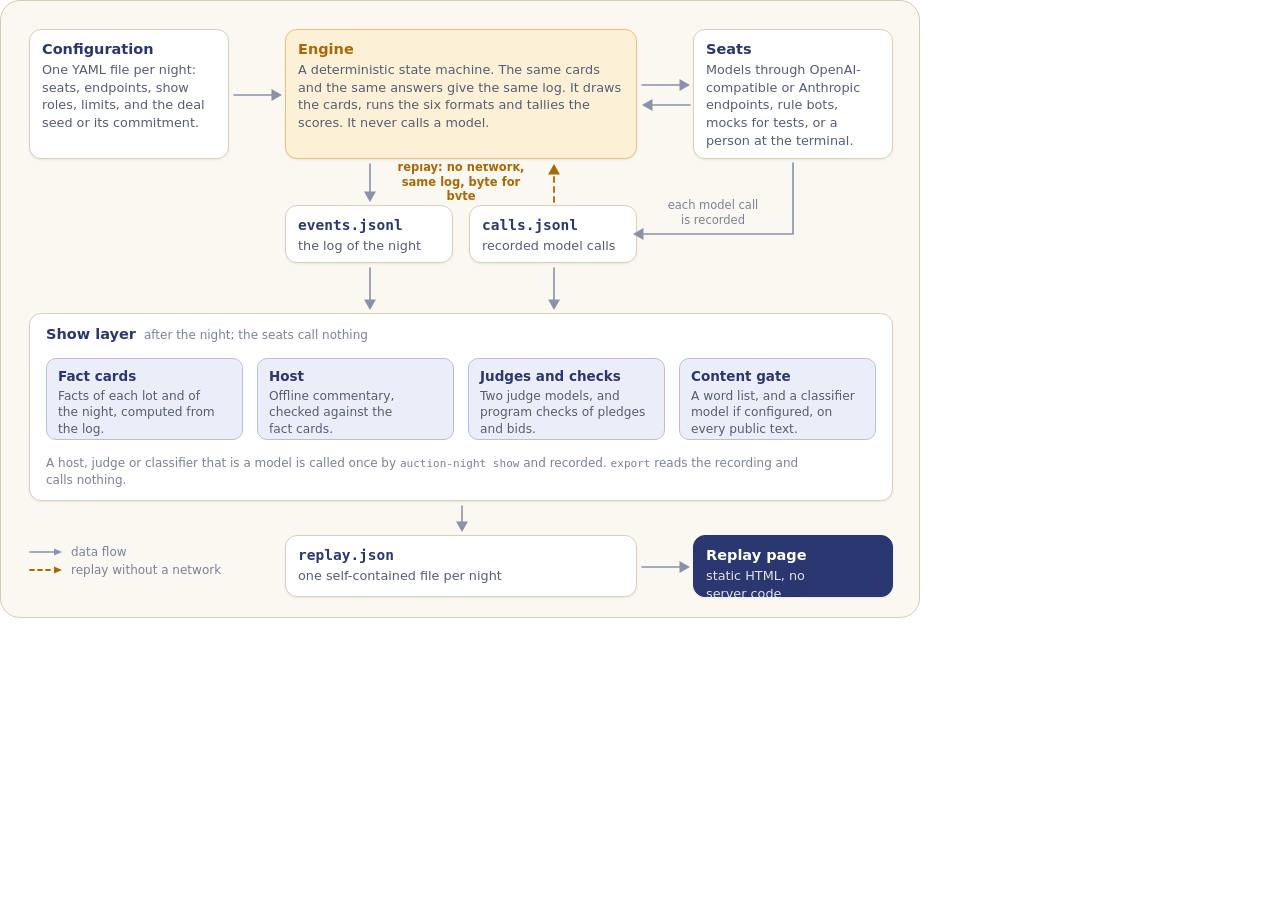
==== tools/readme_assets/figures/architecture.html @ f52a5b7f "AI Auction Night 0.1.0 Six language models and two rule bots bid for twelve lots under six textbook " ====
<!doctype html>
<html lang="en">
<head>
  <meta charset="utf-8">
  <title>architecture</title>
  <link rel="stylesheet" href="figures.css">
  <script src="figures.js"></script>
  <script src="connect.js"></script>
  <style>
    .arch { height: 618px; }
    /* row A */
    #config { left: 28px;  top: 28px; width: 200px; height: 130px; }
    #engine { left: 284px; top: 28px; width: 352px; height: 130px; }
    #seats  { left: 692px; top: 28px; width: 200px; height: 130px; }
    /* row B */
    #events { left: 284px; top: 204px; width: 168px; height: 58px; }
    #calls  { left: 468px; top: 204px; width: 168px; height: 58px; }
    /* row C: the show layer */
    #show { left: 28px; top: 312px; width: 864px; height: 188px; padding: 0; }
    #show .title { position: absolute; left: 16px; top: 11px; margin: 0; font-size: 14.5px; color: var(--primary); }
    #show .title small { margin-left: 8px; font-size: 12px; font-weight: 500; color: var(--faint); }
    .chip {
      position: absolute; top: 44px; width: 197px; height: 82px; padding: 8px 11px;
      background: var(--primary-soft); border: 1px solid var(--primary-edge); border-radius: 10px;
    }
    .chip h4 { margin: 0 0 2px; font-size: 13.5px; color: var(--primary); }
    .chip p { margin: 0; font-size: 12.2px; line-height: 1.36; color: var(--muted); }
    #c1 { left: 16px; } #c2 { left: 227px; } #c3 { left: 438px; } #c4 { left: 649px; }
    #show .note { position: absolute; left: 16px; right: 16px; bottom: 11px; margin: 0; font-size: 12px; line-height: 1.4; color: var(--faint); }
    /* row D */
    #replay { left: 284px; top: 534px; width: 352px; height: 62px; }
    #page   { left: 692px; top: 534px; width: 200px; height: 62px; }
    .legend { position: absolute; left: 28px; top: 542px; font-size: 12px; color: var(--faint); line-height: 1.5; }
    .legend span { display: flex; align-items: center; gap: 8px; }
    .legend svg { width: 34px; height: 8px; }
    .node h3.mono { font-weight: 700; }
  </style>
</head>
<body>
  <div class="card arch" id="card">
    <svg class="overlay" id="arrows" aria-hidden="true"></svg>

    <div class="node" id="config">
      <h3><span class="en">Configuration</span><span class="zh">配置</span></h3>
      <p><span class="en">One YAML file per night: seats, endpoints, show roles, limits, and the deal seed or its commitment.</span>
         <span class="zh">每夜一份 YAML：座位、端点、节目角色、限额，以及发牌种子或它的承诺。</span></p>
    </div>
    <div class="node accent" id="engine">
      <h3><span class="en">Engine</span><span class="zh">引擎</span></h3>
      <p><span class="en">A deterministic state machine. The same cards and the same answers give the same log. It draws the cards, runs the six formats and tallies the scores. It never calls a model.</span>
         <span class="zh">确定性的状态机：同样的牌和同样的回答，得出同样的日志。它发牌、执行六种规则并结算，自己从不调用模型。</span></p>
    </div>
    <div class="node" id="seats">
      <h3><span class="en">Seats</span><span class="zh">座位</span></h3>
      <p><span class="en">Models through OpenAI-compatible or Anthropic endpoints, rule bots, mocks for tests, or a person at the terminal.</span>
         <span class="zh">经兼容 OpenAI 或 Anthropic 的端点调用的模型、规则机器人、测试用的模拟座位，或终端前的真人。</span></p>
    </div>

    <div class="node" id="events">
      <h3 class="mono">events.jsonl</h3>
      <p><span class="en">the log of the night</span><span class="zh">整夜的日志</span></p>
    </div>
    <div class="node" id="calls">
      <h3 class="mono">calls.jsonl</h3>
      <p><span class="en">recorded model calls</span><span class="zh">录下的模型调用</span></p>
    </div>

    <div class="node" id="show">
      <h3 class="title"><span class="en">Show layer<small>after the night; the seats call nothing</small></span>
                        <span class="zh">节目层<small>夜后运行，座位不再调用任何模型</small></span></h3>
      <div class="chip" id="c1"><h4><span class="en">Fact cards</span><span class="zh">事实卡</span></h4>
        <p><span class="en">Facts of each lot and of the night, computed from the log.</span><span class="zh">由日志算出每件拍品和整夜的事实。</span></p></div>
      <div class="chip" id="c2"><h4><span class="en">Host</span><span class="zh">主持人</span></h4>
        <p><span class="en">Offline commentary, checked against the fact cards.</span><span class="zh">离线解说，要和事实卡核对。</span></p></div>
      <div class="chip" id="c3"><h4><span class="en">Judges and checks</span><span class="zh">评委与核对</span></h4>
        <p><span class="en">Two judge models, and program checks of pledges and bids.</span><span class="zh">两位评委模型，以及程序对誓约和出价的核对。</span></p></div>
      <div class="chip" id="c4"><h4><span class="en">Content gate</span><span class="zh">内容闸门</span></h4>
        <p><span class="en">A word list, and a classifier model if configured, on every public text.</span><span class="zh">每段公开文字过词表，配置了分类器时再过分类器。</span></p></div>
      <p class="note"><span class="en">A host, judge or classifier that is a model is called once by <span class="mono">auction-night show</span> and recorded. <span class="mono">export</span> reads the recording and calls nothing.</span>
        <span class="zh">主持人、评委或分类器是模型时，由 <span class="mono">auction-night show</span> 调用一次并录下。<span class="mono">export</span> 读录像，不调用任何模型。</span></p>
    </div>

    <div class="node" id="replay">
      <h3 class="mono">replay.json</h3>
      <p><span class="en">one self-contained file per night</span><span class="zh">每夜一个自包含的文件</span></p>
    </div>
    <div class="node solid" id="page">
      <h3><span class="en">Replay page</span><span class="zh">回放页</span></h3>
      <p><span class="en">static HTML, no server code</span><span class="zh">静态页面，没有服务端代码</span></p>
    </div>

    <div class="legend" aria-hidden="true">
      <span><svg viewBox="0 0 34 8"><path d="M 1 4 H 25" class="stroke-line"/><polygon points="33,4 25,0.5 25,7.5" class="fill-line"/></svg><span class="en">data flow</span><span class="zh">数据流向</span></span>
      <span><svg viewBox="0 0 34 8"><path d="M 1 4 H 25" class="stroke-accent" stroke-dasharray="4 4"/><polygon points="33,4 25,0.5 25,7.5" class="fill-accent"/></svg><span class="en">replay without a network</span><span class="zh">不联网重放</span></span>
    </div>
  </div>
  <script>
    window.addEventListener('DOMContentLoaded', () => {
      connect(document.getElementById('card'), document.getElementById('arrows'), [
        ['right', 'config', 'engine'],
        ['right', 'engine', 'seats', { dy: -10 }],
        ['left', 'seats', 'engine', { dy: 10 }],
        ['down', 'engine', 'events', { fromX: 0.2386 }],
        ['up', 'calls', 'engine', {
          toX: 0.7614, accent: true, dash: true,
          label: '<span class="arrow-label accent"><span class="en">replay: no network,<br>same log, byte for byte</span><span class="zh">重放：不联网，<br>日志逐字节一致</span></span>',
          labelX: 460, labelY: 181, labelWidth: 150,
        }],
        ['poly', null, null, {
          points: [[792, 162], [792, 233], [632, 233]],
          label: '<span class="arrow-label"><span class="en">each model call<br>is recorded</span><span class="zh">每次模型调用<br>都被录下</span></span>',
          labelX: 712, labelY: 212, labelWidth: 130,
        }],
        ['down', 'events', 'show', { toX: 0.3935 }],
        ['down', 'calls', 'show', { toX: 0.6065 }],
        ['down', 'show', 'replay', { fromX: 0.5, toX: 0.5, gap: 4 }],
        ['right', 'replay', 'page'],
      ]);
    });
  </script>
</body>
</html>
---- tools/readme_assets/figures/figures.css ----
/* Shared look of the README figures.

   One source serves four pictures per figure: light and dark, English and Chinese.
   figures.js sets  data-theme="light|dark"  and  data-lang="en|zh"  on <html> from the query
   string (?theme=dark&lang=zh), and everything below follows those two attributes:
   colours are tokens on :root, and text comes in pairs, <span class="en"> and <span class="zh">.

   The palette is small: one primary (indigo), one accent (amber) and neutral greys. Each picture
   carries its own rounded card, so it stands out on GitHub's white and on its near-black page. */

:root,
:root[data-theme='light'] {
  --card: #fbf8f1;
  --card-edge: #d6ccb4;
  --ink: #1b2033;
  --muted: #565d73;
  --faint: #7b8196;
  --primary: #2a3770;
  --primary-ink: #ffffff;
  --primary-soft: #ebeef9;
  --primary-edge: #b6bfdf;
  --accent: #a96806;
  --accent-fill: #f0b44c;
  --accent-ink: #281a02;
  --accent-soft: #fcf0d6;
  --accent-edge: #e5c27e;
  --node: #ffffff;
  --node-edge: #d9d0ba;
  --lane: #f3eee1;
  --line: #8a91a8;
  --shadow: rgba(40, 32, 12, 0.08);
}

:root[data-theme='dark'] {
  --card: #151a29;
  --card-edge: #343c5c;
  --ink: #ece8dc;
  --muted: #a3a9bd;
  --faint: #7f869c;
  --primary: #93a7f5;
  --primary-ink: #0f1424;
  --primary-soft: #1f2744;
  --primary-edge: #3a4678;
  --accent: #f0b44c;
  --accent-fill: #f0b44c;
  --accent-ink: #1b1405;
  --accent-soft: #2b2415;
  --accent-edge: #6b5424;
  --node: #1d2336;
  --node-edge: #353d5c;
  --lane: #181e30;
  --line: #6f7899;
  --shadow: rgba(0, 0, 0, 0.3);
}

*,
*::before,
*::after {
  box-sizing: border-box;
}

html {
  background: transparent;
}

body {
  margin: 0;
  background: transparent;
  color: var(--ink);
  font-family: system-ui, 'Noto Sans', 'DejaVu Sans', sans-serif;
  font-size: 14px;
  line-height: 1.4;
  -webkit-font-smoothing: antialiased;
}

:root[data-lang='zh'] body {
  font-family: 'Noto Sans CJK SC', 'Noto Sans SC', 'PingFang SC', 'Microsoft YaHei', system-ui, sans-serif;
  line-height: 1.45;
}

/* Text in two languages: the page shows the one that data-lang names. */
:root[data-lang='en'] .zh,
:root[data-lang='zh'] .en {
  display: none !important;
}

.mono {
  font-family: 'DejaVu Sans Mono', ui-monospace, 'Noto Sans Mono', monospace;
  font-size: 0.92em;
}

/* The card is the picture: its rounded corners are transparent in the PNG. */
.card {
  position: relative;
  width: 920px;
  overflow: hidden;
  background: var(--card);
  border: 1px solid var(--card-edge);
  border-radius: 20px;
}

.node {
  position: absolute;
  z-index: 2;
  padding: 10px 12px 10px;
  background: var(--node);
  border: 1px solid var(--node-edge);
  border-radius: 12px;
  box-shadow: 0 1px 2px var(--shadow);
}

.node h3 {
  margin: 0 0 3px;
  font-size: 14.5px;
  line-height: 1.25;
  color: var(--primary);
}

.node p {
  margin: 0;
  text-wrap: pretty;
  font-size: 12.8px;
  line-height: 1.38;
  color: var(--muted);
}

.node.accent {
  background: var(--accent-soft);
  border-color: var(--accent-edge);
}

.node.accent h3 {
  color: var(--accent);
}

.node.solid {
  background: var(--primary);
  border-color: var(--primary);
}

.node.solid h3 {
  color: var(--primary-ink);
}

.node.solid p {
  color: var(--primary-ink);
  opacity: 0.86;
}

.lane {
  position: absolute;
  z-index: 1;
  left: 24px;
  right: 24px;
  background: var(--lane);
  border: 1px solid var(--node-edge);
  border-radius: 16px;
}

.lane-label {
  position: absolute;
  left: 16px;
  top: 9px;
  font-size: 10.8px;
  font-weight: 700;
  letter-spacing: 0.09em;
  text-transform: uppercase;
  color: var(--faint);
}

:root[data-lang='zh'] .lane-label {
  font-size: 11.5px;
  letter-spacing: 0.12em;
  text-transform: none;
}

svg.overlay {
  position: absolute;
  z-index: 3;
  inset: 0;
  width: 100%;
  height: 100%;
  overflow: visible;
  pointer-events: none;
}

.stroke-line {
  stroke: var(--line);
  stroke-width: 1.6;
  fill: none;
  stroke-linecap: round;
  stroke-linejoin: round;
}

.stroke-accent {
  stroke: var(--accent);
  stroke-width: 1.8;
  fill: none;
  stroke-linecap: round;
  stroke-linejoin: round;
}

.fill-line {
  fill: var(--line);
}

.fill-accent {
  fill: var(--accent);
}

.arrow-label {
  display: flex;
  align-items: center;
  justify-content: center;
  height: 36px;
  font-size: 11.5px;
  line-height: 1.3;
  text-align: center;
  color: var(--faint);
}

.arrow-label.accent {
  color: var(--accent);
  font-weight: 600;
}

.badge {
  font-variant-numeric: tabular-nums;
}
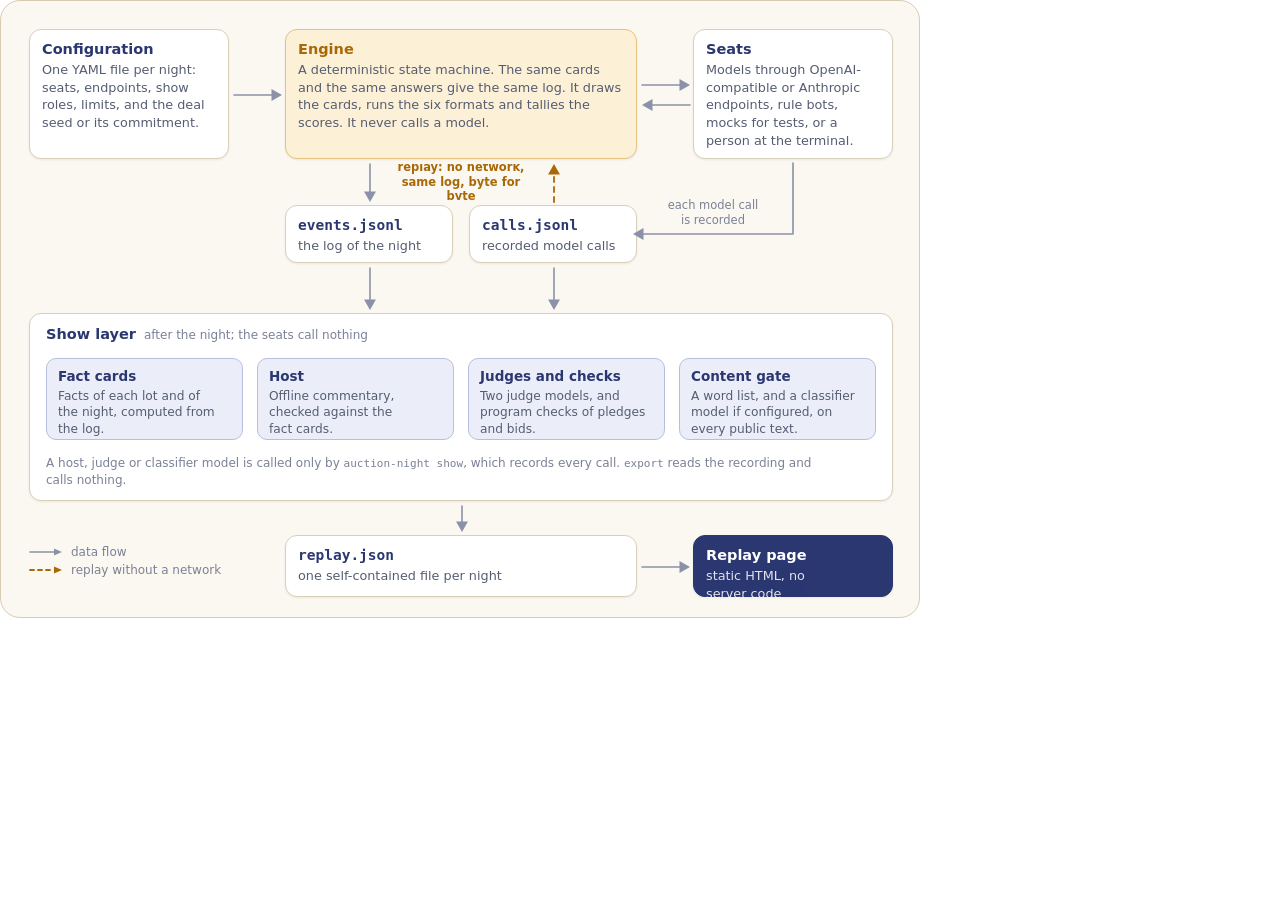
==== commit e67c0d39: "Correct the docs and texts after a review Remove the comment that configs/night_local.yaml took over" ====
--- a/tools/readme_assets/figures/architecture.html
+++ b/tools/readme_assets/figures/architecture.html
@@ -76,8 +76,8 @@
         <p><span class="en">Two judge models, and program checks of pledges and bids.</span><span class="zh">两位评委模型，以及程序对誓约和出价的核对。</span></p></div>
       <div class="chip" id="c4"><h4><span class="en">Content gate</span><span class="zh">内容闸门</span></h4>
         <p><span class="en">A word list, and a classifier model if configured, on every public text.</span><span class="zh">每段公开文字过词表，配置了分类器时再过分类器。</span></p></div>
-      <p class="note"><span class="en">A host, judge or classifier that is a model is called once by <span class="mono">auction-night show</span> and recorded. <span class="mono">export</span> reads the recording and calls nothing.</span>
-        <span class="zh">主持人、评委或分类器是模型时，由 <span class="mono">auction-night show</span> 调用一次并录下。<span class="mono">export</span> 读录像，不调用任何模型。</span></p>
+      <p class="note"><span class="en">A host, judge or classifier model is called only by <span class="mono">auction-night show</span>, which records every call. <span class="mono">export</span> reads the recording and calls nothing.</span>
+        <span class="zh">主持人、评委或分类器是模型时，只由 <span class="mono">auction-night show</span> 调用，每次调用都录下。<span class="mono">export</span> 读录像，不调用任何模型。</span></p>
     </div>
 
     <div class="node" id="replay">
